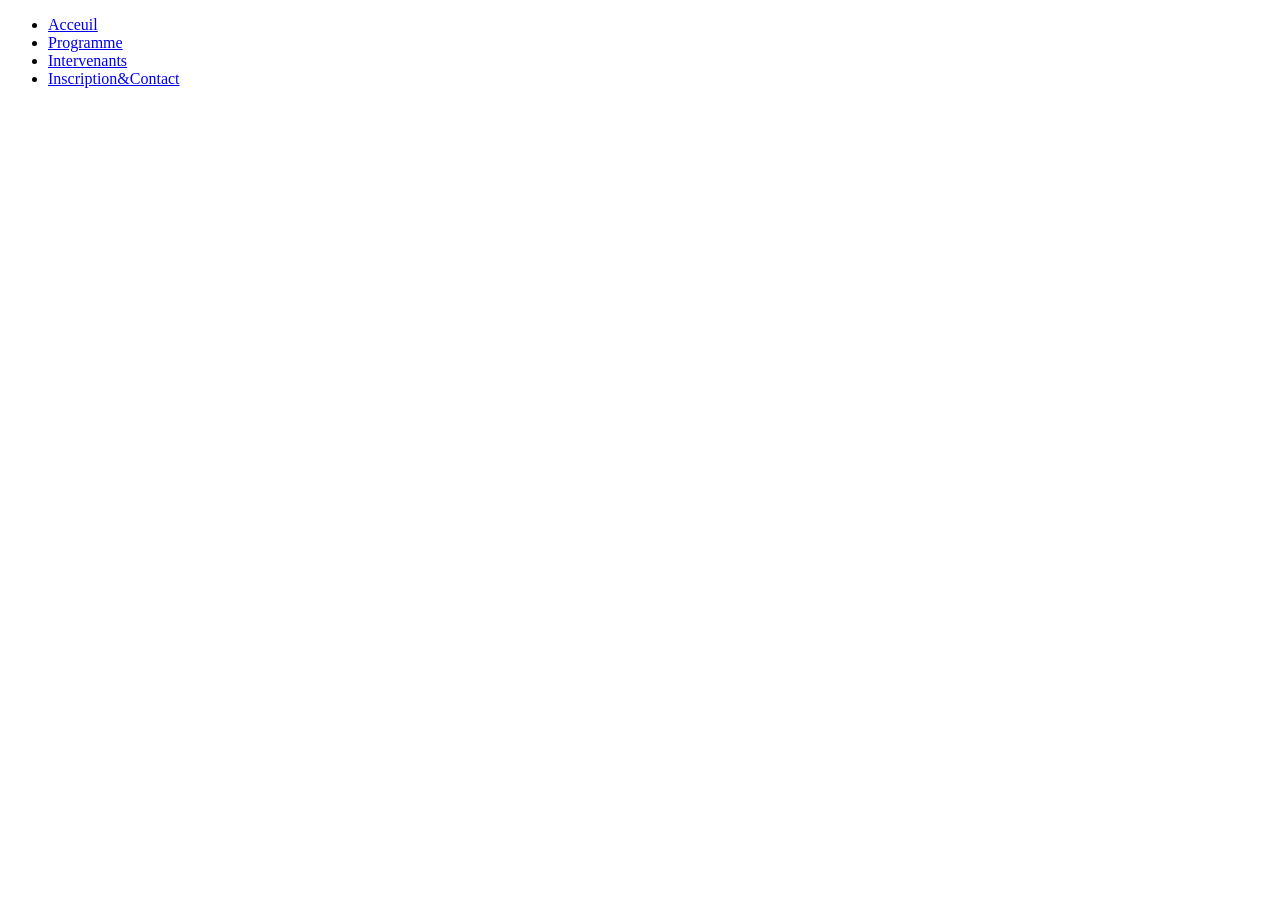
==== contact.html @ 0eaa59a3 "Initialisation du projet AfriConect Summit" ====
<!DOCTYPE html>
<html lang="en">
<head>
    <meta charset="UTF-8">
    <meta name="viewport" content="width=device-width, initial-scale=1.0">
    <title>Document</title>
</head>
<body>
    <div>
    <ul>
        <li>
            <a href="index.html">Acceuil</a>
        </li>
        <li>
            <a href="programme.html">Programme</a>
        </li>
        <li>
            <a href="intervenants.html">Intervenants</a>
        </li>
        <li>
            <a href="contact.html">Inscription&Contact</a>
        </li>
    </ul>
  </div>
</body>
</html>
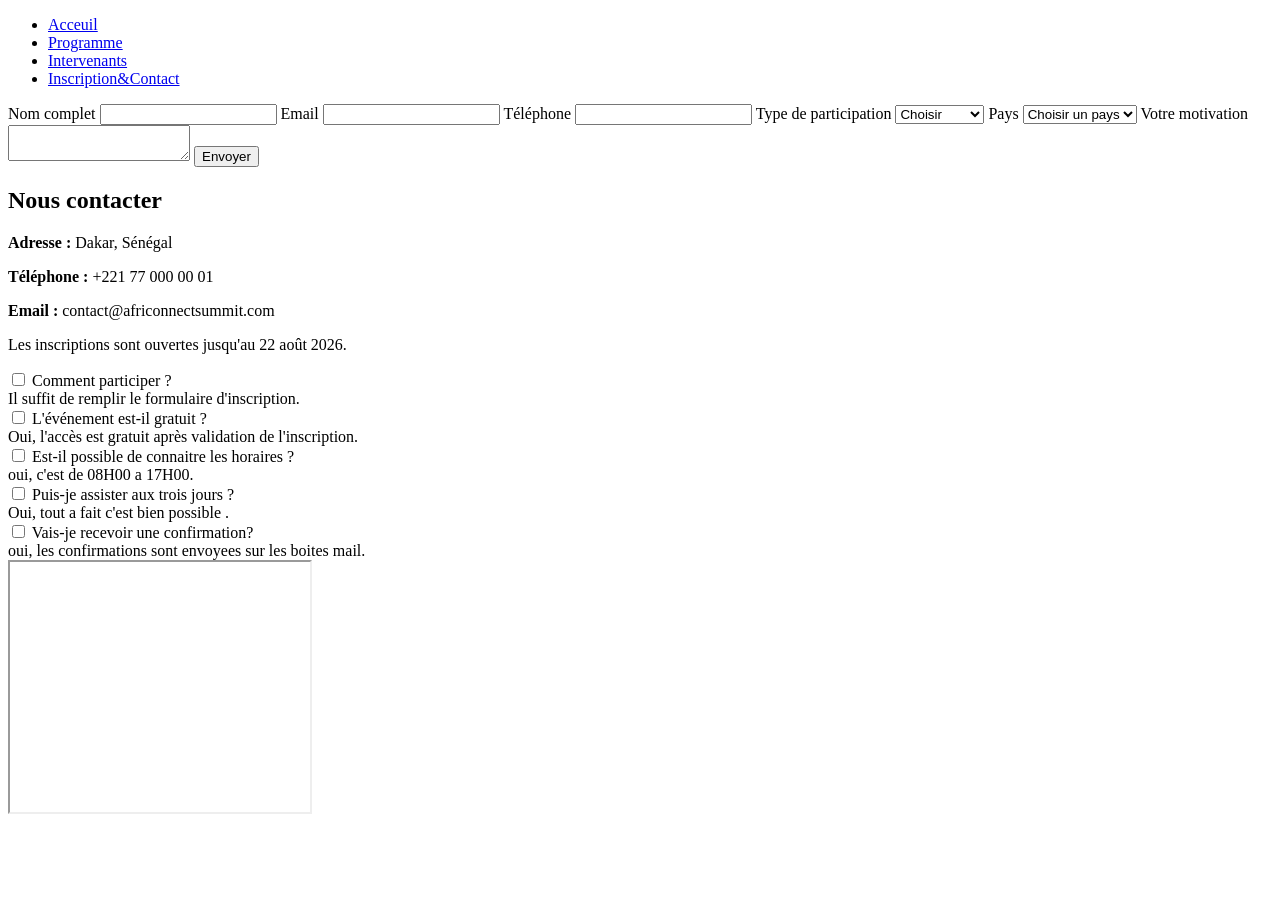
==== commit 60d0d908: "stucture de toutes les pages html" ====
--- a/contact.html
+++ b/contact.html
@@ -3,6 +3,8 @@
 <head>
     <meta charset="UTF-8">
     <meta name="viewport" content="width=device-width, initial-scale=1.0">
+    <link rel="stylesheet" href="css/style.css">
+     <link rel="stylesheet" href="https://cdn.jsdelivr.net/npm/bootstrap-icons@1.11.3/font/bootstrap-icons.min.css">
     <title>Document</title>
 </head>
 <body>
@@ -22,5 +24,152 @@
         </li>
     </ul>
   </div>
+<form id="formulaire">
+
+    <label>Nom complet</label>
+    <input type="text" id="nom">
+
+    <small class="erreur"></small>
+
+    <label>Email</label>
+    <input type="email" id="email">
+
+    <small class="erreur"></small>
+
+    <label>Téléphone</label>
+    <input type="tel" id="telephone">
+
+    <small class="erreur"></small>
+
+    <label>Type de participation</label>
+
+    <select id="type">
+
+        <option>Choisir</option>
+        <option>Participant</option>
+        <option>Intervenant</option>
+        <option>Sponsor</option>
+
+    </select>
+
+    <small class="erreur"></small>
+
+    <label>Pays</label>
+
+    <select id="pays">
+
+        <option>Choisir un pays</option>
+
+        <option>Sénégal</option>
+        <option>Mali</option>
+        <option>Gambie</option>
+        <option>Ghana</option>
+        <option>Maroc</option>
+        <option>Nigeria</option>
+        <option>Kenya</option>
+        <option>Tunisie</option>
+        <option>Cameroun</option>
+        <option>Côte d'Ivoire</option>
+
+    </select>
+
+    <small class="erreur"></small>
+
+    <label>Votre motivation</label>
+
+    <textarea id="message"></textarea>
+
+    <small class="erreur"></small>
+
+    <button type="submit">
+
+        Envoyer
+
+    </button>
+
+</form>
+<h2>Nous contacter</h2>
+
+<p><strong>Adresse :</strong> Dakar, Sénégal</p>
+
+<p><strong>Téléphone :</strong> +221 77 000 00 01</p>
+
+<p><strong>Email :</strong> contact@africonnectsummit.com</p>
+
+<p>
+Les inscriptions sont ouvertes jusqu'au
+22 août 2026.
+</p>
+  <div class="question">
+
+    <input type="checkbox" id="q1">
+
+    <label for="q1">
+        Comment participer ?
+    </label>
+
+    <div class="reponse">
+        Il suffit de remplir le formulaire d'inscription.
+    </div>
+
+</div>
+<div class="question">
+
+    <input type="checkbox" id="q2">
+
+    <label for="q2">
+        L'événement est-il gratuit ?
+    </label>
+
+    <div class="reponse">
+        Oui, l'accès est gratuit après validation de l'inscription.
+    </div>
+
+</div>
+<div class="question">
+
+    <input type="checkbox" id="q3">
+
+    <label for="q3">
+        Est-il possible de connaitre les horaires ?
+    </label>
+
+    <div class="reponse">
+        oui, c'est de 08H00 a 17H00.
+    </div>
+    <div class="question">
+
+    <input type="checkbox" id="q4">
+
+    <label for="q4">
+        Puis-je assister aux trois jours ?
+    </label>
+
+    <div class="reponse">
+        Oui, tout a fait c'est bien possible .
+    </div>
+
+</div>
+<div class="question">
+
+    <input type="checkbox" id="q5">
+
+    <label for="q5">
+         Vais-je recevoir une confirmation?
+    </label>
+
+    <div class="reponse">
+        oui, les confirmations sont envoyees sur les boites mail.
+    </div>
+
+</div>
+<iframe
+    src="https://www.google.com/maps/embed?pb=!1m18!1m12!1m3!1d61744.444567618295!2d-17.50702465794345!3d14.711020811709197!2m3!1f0!2f0!3f0!3m2!1i1024!2i768!4f13.1!3m3!1m2!1s0xec172f5b3c5bb71%3A0xb17c17d92d5db21f!2sDakar!5e0!3m2!1sfr!2ssn!4v1781362316035!5m2!1sfr!2ssn"
+    class="map-frame"
+    height="250"
+    loading="lazy"
+    allowfullscreen>
+</iframe>
+  <script src="JS/main.js"></script>
 </body>
 </html>
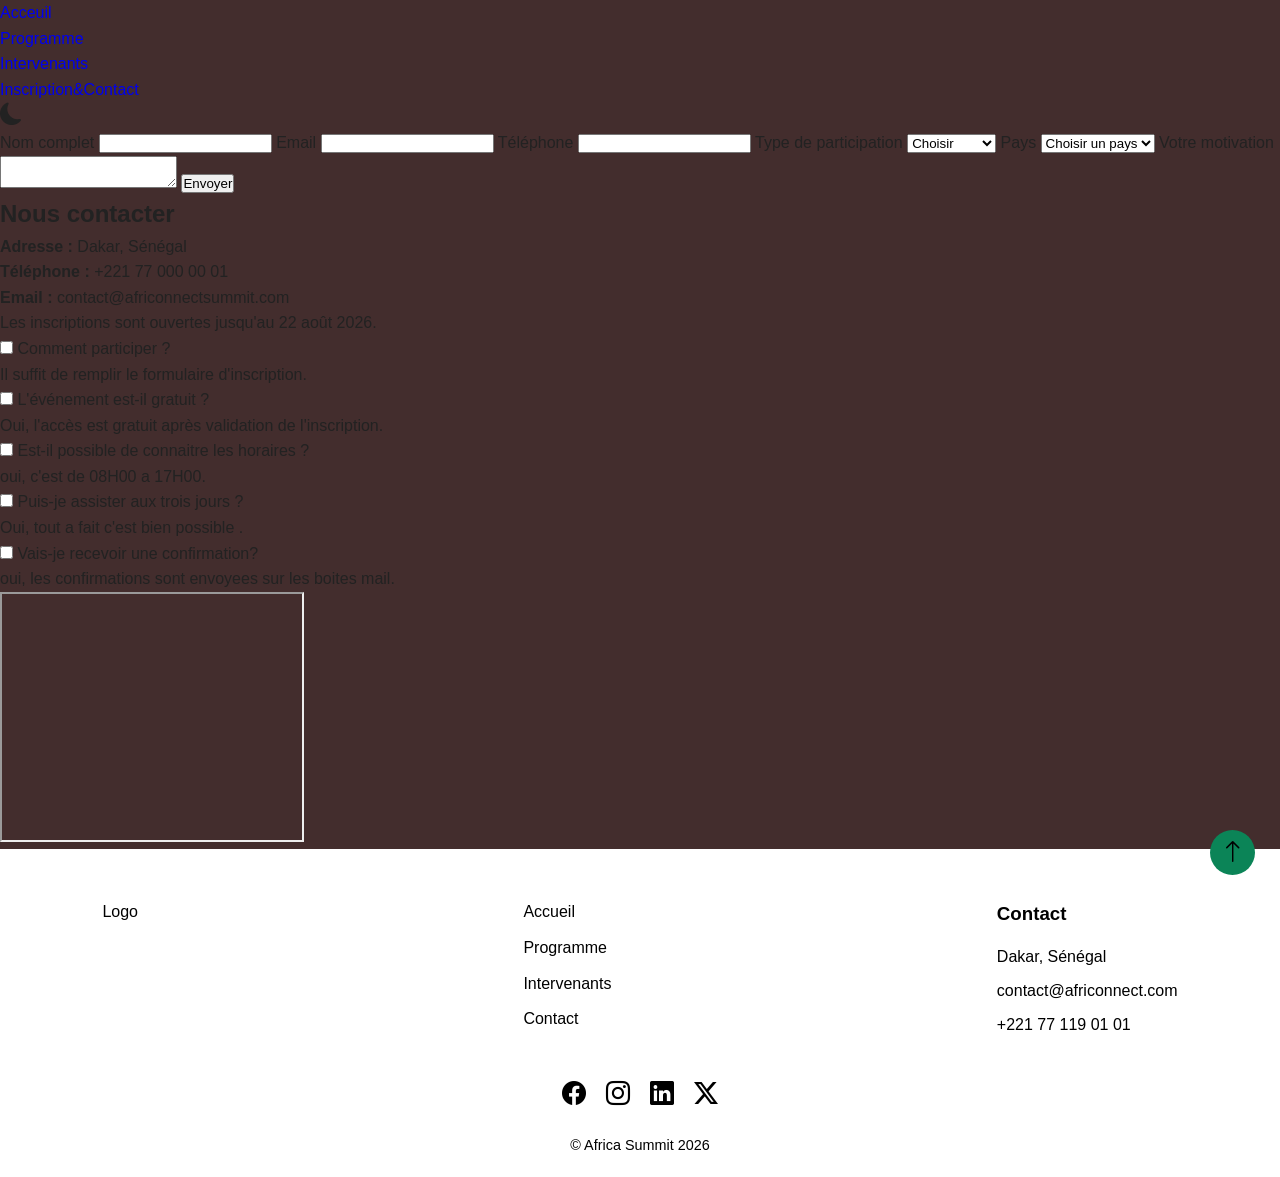
==== commit a1f37b2f: "Ajout du style css des sections Accueil" ====
--- a/contact.html
+++ b/contact.html
@@ -23,6 +23,9 @@
             <a href="contact.html">Inscription&Contact</a>
         </li>
     </ul>
+    <button id="theme-toggle">
+        <i class="bi bi-moon-fill"></i>
+    </button>
   </div>
 <form id="formulaire">
 
@@ -170,6 +173,52 @@
     loading="lazy"
     allowfullscreen>
 </iframe>
+<footer>
+
+<div class="footer-container">
+
+<div>
+Logo
+
+</div>
+
+<div>
+
+<ul>
+    <li><a href="index.html">Accueil</a></li>
+    <li><a href="programme.html">Programme</a></li>
+    <li><a href="intervenants.html">Intervenants</a></li>
+    <li><a href="contact.html">Contact</a></li>
+</ul>
+
+</div>
+
+<div>
+<h3>Contact</h3>
+
+<p>Dakar, Sénégal</p>
+
+<p>contact@africonnect.com</p>
+
+<p>+221 77 119 01 01</p>
+
+</div>
+
+</div>
+<div class="reseaux">
+<i class="bi bi-facebook"></i>
+
+<i class="bi bi-instagram"></i>
+
+<i class="bi bi-linkedin"></i>
+
+<i class="bi bi-twitter-x"></i>
+<button id="haut">
+    <i class="bi bi-arrow-up"></i>
+</button>
+</div>
+<p>© <span id="year"></span> Africa Summit 2026</p>
+</footer>
   <script src="JS/main.js"></script>
 </body>
 </html>
--- a/css/style.css
+++ b/css/style.css
@@ -0,0 +1,534 @@
+/*==========================
+RESET navbar
+==========================*/
+
+*{
+    margin: 0;
+    padding: 0;
+    box-sizing: border-box;
+}
+
+body{
+    font-family: Arial, Helvetica, sans-serif;
+    line-height: 1.6;
+    background: rgb(67, 45, 45);
+    color: #222;
+}
+
+img{
+    max-width: 100%;
+    display: block;
+}
+
+a{
+    text-decoration: none;
+}
+
+ul{
+    list-style: none;
+}
+
+/*==========================
+VARIABLES
+==========================*/
+
+:root{
+    --couleur-principale:#0b8457;
+    --couleur-secondaire:#f8b400;
+    --blanc:#ffffff;
+    --noir:#222222;
+    --gris:#f4f4f4;
+}
+
+/*==========================
+NAVBAR
+==========================*/
+
+nav{
+    position: fixed;
+    top: 0;
+    left: 0;
+    width: 100%;
+    background: var(--blanc);
+    display: flex;
+    justify-content: space-between;
+    align-items: center;
+    padding: 15px 60px;
+    box-shadow: 0 2px 10px rgba(0,0,0,.1);
+    z-index: 1000;
+}
+
+/* Logo */
+
+.logo a{
+    display: flex;
+    align-items: center;
+    gap: 10px;
+    color: var(--noir);
+    font-size: 1.3rem;
+    font-weight: bold;
+}
+
+.logo img{
+    width: 55px;
+    height: 55px;
+    border-radius: 50%;
+}
+
+/* Liens */
+
+nav ul{
+    display: flex;
+    gap: 30px;
+}
+
+nav ul li a{
+    color: var(--noir);
+    font-weight: 600;
+    transition: .3s;
+}
+
+nav ul li a:hover{
+    color: var(--couleur-principale);
+}
+
+/* Bouton Dark/Light */
+
+#theme-toggle{
+    background: none;
+    border: none;
+    font-size: 1.4rem;
+    cursor: pointer;
+    color: var(--noir);
+}
+
+/* Menu hamburger */
+
+.menu-toggle{
+    display: none;
+    background: none;
+    border: none;
+    font-size: 2rem;
+    cursor: pointer;
+}
+
+
+/*==========================
+HERO
+==========================*/
+
+.hero{
+    min-height: 100vh;
+    background: linear-gradient(rgba(0,0,0,.6), rgba(0,0,0,.6)),
+    url("../images/hero.jpg.jpg");
+    background-size: cover;
+    background-position: center;
+    background-repeat: no-repeat;
+
+    display: flex;
+    flex-direction: column;
+    justify-content: center;
+    align-items: center;
+
+    text-align: center;
+    color: var(--blanc);
+
+    padding: 100px 20px;
+}
+
+.hero h1{
+    font-size: 3.5rem;
+    margin-bottom: 20px;
+}
+
+.hero p{
+    font-size: 1.3rem;
+    margin-bottom: 30px;
+}
+
+.hero-btn{
+    display: flex;
+    gap: 20px;
+    margin-bottom: 40px;
+}
+/*==========================
+BOUTONS
+==========================*/
+
+.btn,
+.btn1{
+    display: inline-block;
+    padding: 12px 30px;
+    border-radius: 30px;
+    font-weight: bold;
+    transition: .3s;
+}
+
+
+/* Bouton programme */
+
+.btn{
+    background: var(--couleur-principale);
+    color: white;
+}
+
+
+/* Bouton inscription */
+
+.btn1{
+    background: var(--couleur-secondaire);
+    color: black;
+}
+
+
+.btn:hover,
+.btn1:hover{
+    transform: translateY(-5px);
+    opacity: .85;
+}
+
+/*==========================
+COMPTE A REBOURS
+==========================*/
+
+.rebours{
+    display: flex;
+    justify-content: center;
+    gap: 25px;
+    margin-top: 40px;
+    flex-wrap: wrap;
+}
+
+.rebours div{
+    background: rgba(255,255,255,0.15);
+    backdrop-filter: blur(5px);
+    padding: 20px;
+    border-radius: 15px;
+    min-width: 110px;
+}
+
+.rebours span{
+    display: block;
+    font-size: 2.5rem;
+    font-weight: bold;
+    color: var(--couleur-secondaire);
+}
+
+.rebours p{
+    margin-top: 5px;
+    font-size: 1rem;
+    color: white;
+}
+
+/*==========================
+CHIFFRES CLES
+==========================*/
+
+.chiffres{
+    display: grid;
+    grid-template-columns: repeat(4, 1fr);
+    gap: 30px;
+    padding: 80px 8%;
+    background: var(--gris);
+}
+
+.chiffre{
+    background: white;
+    padding: 35px 20px;
+    text-align: center;
+    border-radius: 15px;
+    box-shadow: 0 5px 15px rgba(0,0,0,.1);
+    transition: .3s;
+}
+
+.chiffre:hover{
+    transform: translateY(-10px);
+}
+
+.chiffre h2{
+    font-size: 2.5rem;
+    color: var(--couleur-principale);
+    margin-bottom: 10px;
+}
+
+.chiffre p{
+    font-size: 1.1rem;
+    font-weight: bold;
+}
+/*==========================
+POURQUOI PARTICIPER
+==========================*/
+
+.pourquoi{
+    padding: 80px 8%;
+    text-align: center;
+}
+
+.pourquoi h2{
+    font-size: 2.5rem;
+    margin-bottom: 50px;
+    color: var(--noir);
+}
+
+.contenu{
+    display: flex;
+    justify-content: center;
+    gap: 30px;
+}
+
+.carte{
+    background: white;
+    padding: 35px 25px;
+    border-radius: 15px;
+    box-shadow: 0 5px 15px rgba(0,0,0,.1);
+    flex: 1;
+    transition: .3s;
+}
+
+.carte:hover{
+    transform: translateY(-10px);
+}
+
+.carte i{
+    font-size: 3rem;
+    color: var(--couleur-principale);
+    margin-bottom: 20px;
+}
+
+.carte h3{
+    font-size: 1.5rem;
+    margin-bottom: 15px;
+}
+
+.carte p{
+    color: #555;
+}
+
+/*==========================
+INTERVENANTS VEDETTES
+==========================*/
+
+.vedettes{
+    padding: 80px 8%;
+    text-align: center;
+    background: var(--gris);
+}
+
+.vedettes h2{
+    font-size: 2.5rem;
+    margin-bottom: 50px;
+}
+
+/* Grille des intervenants */
+
+.intervenants{
+    display: grid;
+    grid-template-columns: repeat(4, 1fr);
+    gap: 30px;
+    margin-bottom: 40px;
+}
+
+.intervenant{
+    background: white;
+    border-radius: 15px;
+    overflow: hidden;
+    box-shadow: 0 5px 15px rgba(0,0,0,.1);
+    transition: .3s;
+}
+
+.intervenant:hover{
+    transform: translateY(-10px);
+}
+
+/* Images */
+
+.intervenant img{
+    width: 100%;
+    height: 250px;
+    object-fit: cover;
+}
+
+.intervenant h3{
+    margin-top: 20px;
+    font-size: 1.3rem;
+}
+
+.intervenant p{
+    color: #555;
+    margin: 10px 0;
+}
+
+.intervenant span{
+    display: inline-block;
+    margin-bottom: 20px;
+    color: var(--couleur-principale);
+    font-weight: bold;
+}
+
+/*==========================
+SPONSORS
+==========================*/
+
+.sponsors{
+    padding: 80px 8%;
+    text-align: center;
+}
+
+.sponsors h2{
+    font-size: 2.5rem;
+    margin-bottom: 50px;
+}
+
+.sponsor{
+    display: flex;
+    justify-content: center;
+    align-items: center;
+    gap: 30px;
+}
+
+/* Cartes sponsors */
+
+.or,
+.argent,
+.bronze{
+    width: 250px;
+    border-radius: 15px;
+    display: flex;
+    justify-content: center;
+    align-items: center;
+    font-weight: bold;
+    box-shadow: 0 5px 15px rgba(0,0,0,.15);
+    transition: .3s;
+}
+
+/* Différence de taille selon le niveau */
+
+.or{
+    height: 200px;
+    background: #d4af37;
+    font-size: 1.5rem;
+}
+
+.argent{
+    height: 160px;
+    background: #c0c0c0;
+    font-size: 1.3rem;
+}
+
+.bronze{
+    height: 130px;
+    background: #cd7f32;
+    font-size: 1.1rem;
+}
+
+.or:hover,
+.argent:hover,
+.bronze:hover{
+    transform: translateY(-10px);
+}
+
+/*==========================
+FOOTER
+==========================*/
+
+footer{
+    background: white;
+    color: black;
+    padding: 50px 8% 20px;
+    position: relative;
+}
+
+.footer-container{
+    display: flex;
+    justify-content: space-between;
+    gap: 40px;
+    margin-bottom: 30px;
+}
+
+/* Logo footer */
+
+.footer-logo img{
+    width: 80px;
+    height: 80px;
+    border-radius: 50%;
+    margin-bottom: 15px;
+}
+
+.footer-logo p{
+    font-weight: bold;
+}
+
+/* Liens */
+
+.footer-container ul li{
+    margin-bottom: 10px;
+}
+
+.footer-container ul li a{
+    color: black;
+    transition: .3s;
+}
+
+.footer-container ul li a:hover{
+    color: var(--couleur-secondaire);
+}
+
+/* Contact */
+
+.footer-container h3{
+    margin-bottom: 15px;
+}
+
+.footer-container p{
+    margin-bottom: 8px;
+}
+
+/* Réseaux sociaux */
+
+.reseaux{
+    display: flex;
+    justify-content: center;
+    gap: 20px;
+    margin-bottom: 20px;
+}
+
+.reseaux i{
+    font-size: 1.5rem;
+    cursor: pointer;
+    transition: .3s;
+}
+
+.reseaux i:hover{
+    color: var(--couleur-secondaire);
+}
+
+/* Copyright */
+
+footer > p{
+    text-align: center;
+    font-size: .9rem;
+}
+
+/* Bouton retour en haut */
+
+#haut{
+    position: fixed;
+    right: 25px;
+    bottom: 25px;
+
+    width: 45px;
+    height: 45px;
+
+    border-radius: 50%;
+    border: none;
+
+    background: var(--couleur-principale);
+    color: black;
+
+    font-size: 1.3rem;
+    cursor: pointer;
+}
+
+#haut:hover{
+    background: var(--couleur-secondaire);
+}
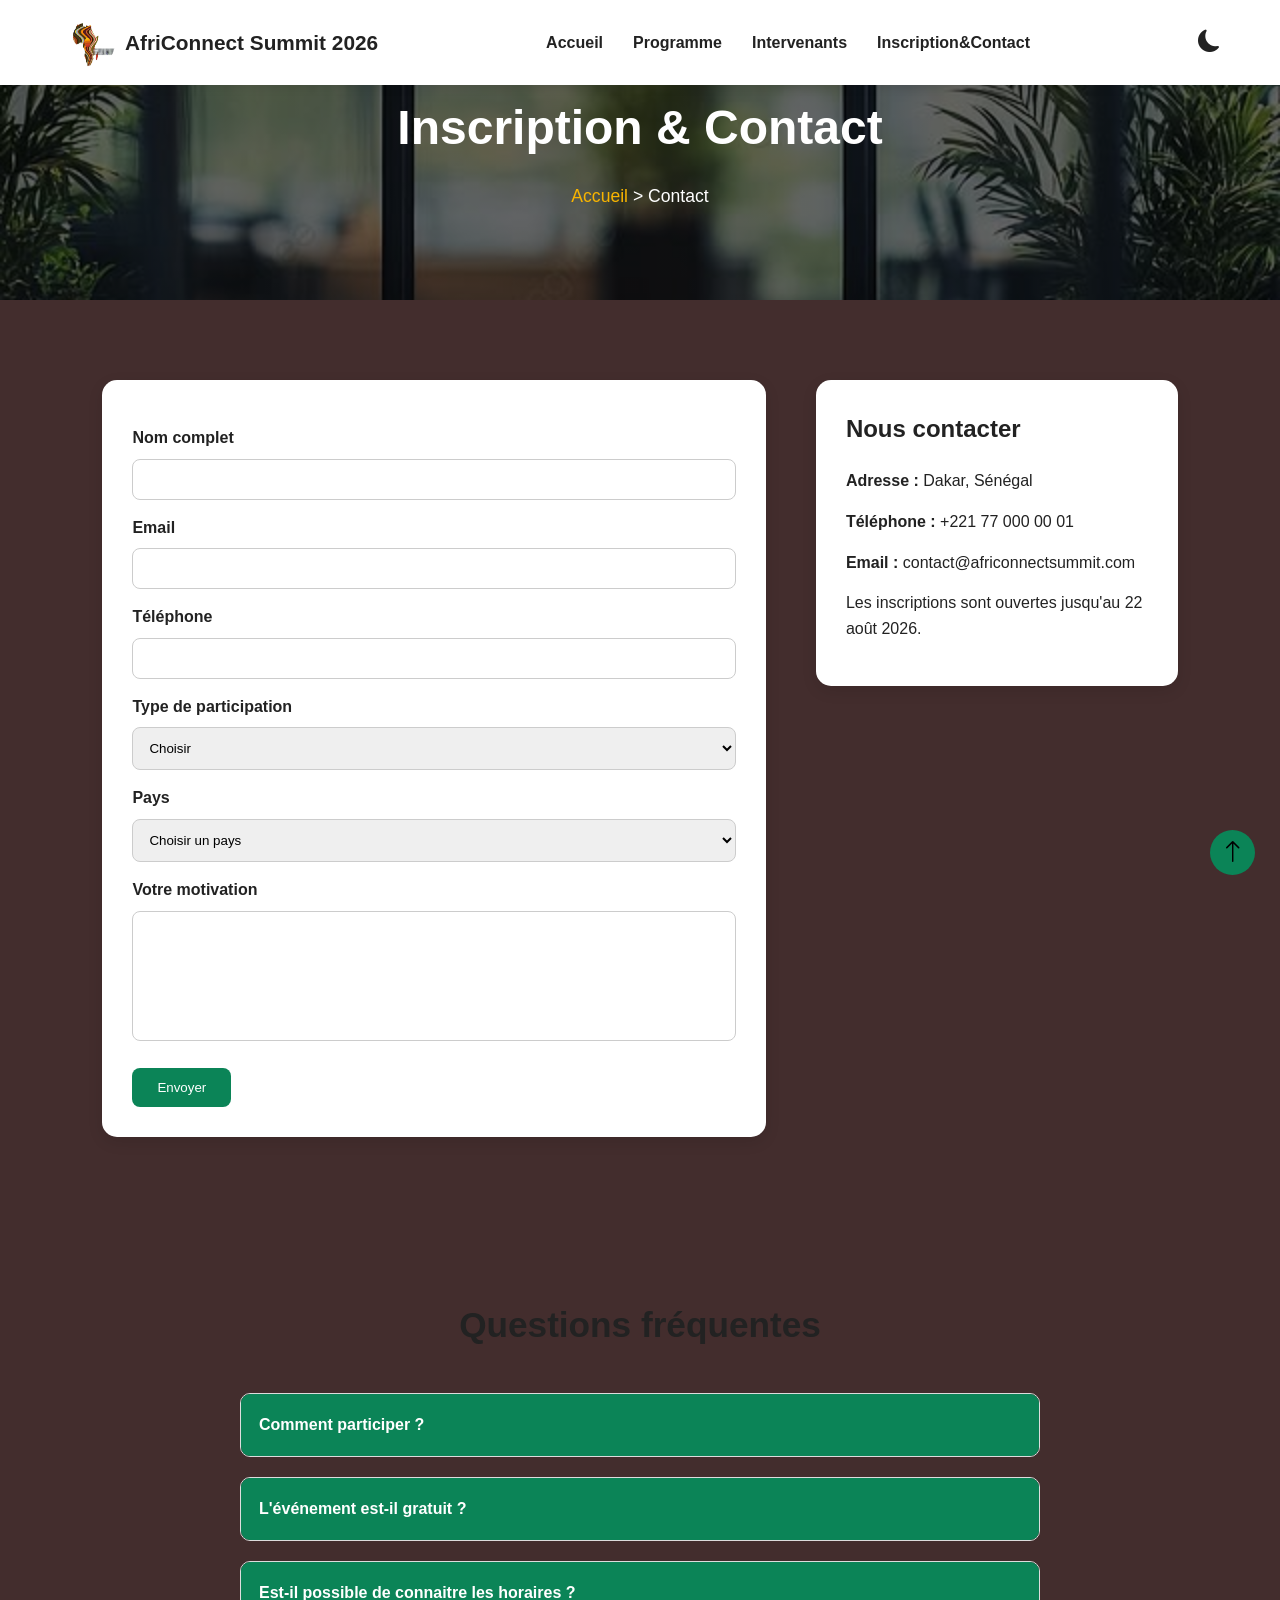
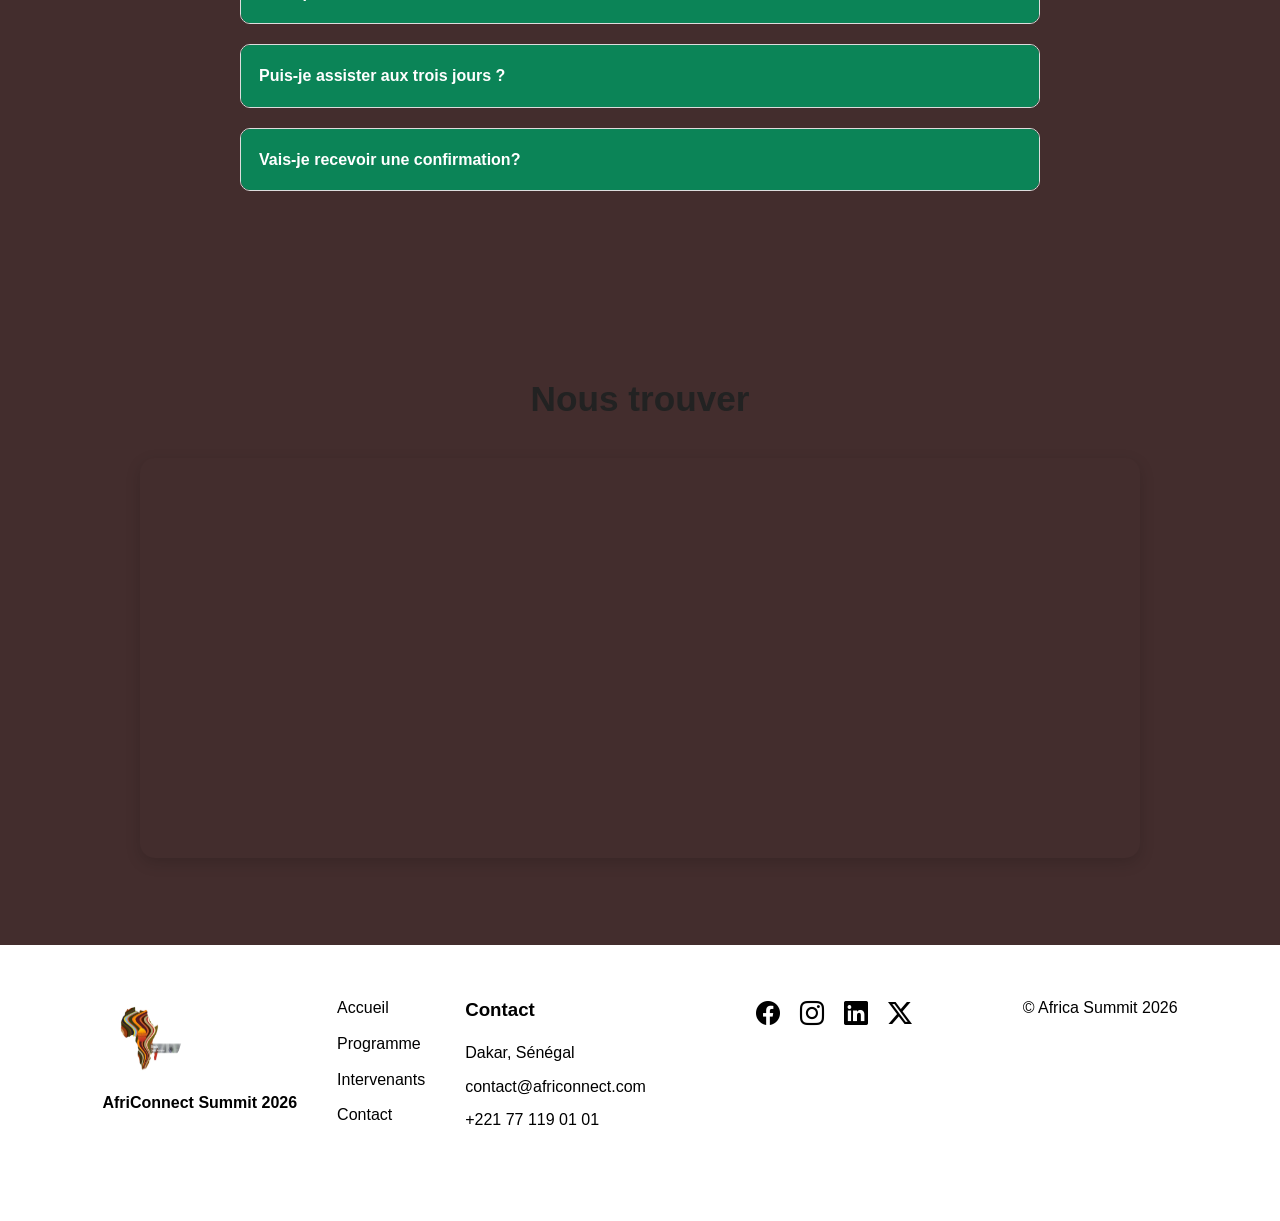
==== commit 4380e047: "Ajout du css de la page contact" ====
--- a/contact.html
+++ b/contact.html
@@ -1,17 +1,26 @@
 <!DOCTYPE html>
-<html lang="en">
+<html lang="fr">
 <head>
     <meta charset="UTF-8">
     <meta name="viewport" content="width=device-width, initial-scale=1.0">
     <link rel="stylesheet" href="css/style.css">
      <link rel="stylesheet" href="https://cdn.jsdelivr.net/npm/bootstrap-icons@1.11.3/font/bootstrap-icons.min.css">
-    <title>Document</title>
+    <title>Inscription et contact</title>
 </head>
 <body>
-    <div>
+    <nav>
+         <div class="logo">
+    <a href="index.html">
+        <img src="images/logo summit.jpg.jpg" alt="Logo AfriConnect Summit">
+        <span>AfriConnect Summit 2026</span>
+    </a>
+</div>
+         <button class="menu-toggle">
+        <i class="bi bi-list"></i>
+    </button>
     <ul>
         <li>
-            <a href="index.html">Acceuil</a>
+            <a href="index.html">Accueil</a>
         </li>
         <li>
             <a href="programme.html">Programme</a>
@@ -23,10 +32,21 @@
             <a href="contact.html">Inscription&Contact</a>
         </li>
     </ul>
-    <button id="theme-toggle">
+     <button id="theme-toggle">
         <i class="bi bi-moon-fill"></i>
     </button>
-  </div>
+  </nav>
+  <section class="hero-interne">
+
+    <h1>Inscription & Contact</h1>
+
+    <p>
+        <a href="index.html">Accueil</a> >
+        Contact
+    </p>
+
+</section>
+  <section class="contact-container">
 <form id="formulaire">
 
     <label>Nom complet</label>
@@ -91,6 +111,7 @@
     </button>
 
 </form>
+  <div class="infos-contact">
 <h2>Nous contacter</h2>
 
 <p><strong>Adresse :</strong> Dakar, Sénégal</p>
@@ -103,6 +124,10 @@
 Les inscriptions sont ouvertes jusqu'au
 22 août 2026.
 </p>
+</div>
+</section>
+<section class="faq">
+    <h2>Questions fréquentes</h2>
   <div class="question">
 
     <input type="checkbox" id="q1">
@@ -140,6 +165,7 @@
     <div class="reponse">
         oui, c'est de 08H00 a 17H00.
     </div>
+ </div>
     <div class="question">
 
     <input type="checkbox" id="q4">
@@ -166,6 +192,9 @@
     </div>
 
 </div>
+</section>
+<section class="map">
+    <h2>Nous trouver</h2>
 <iframe
     src="https://www.google.com/maps/embed?pb=!1m18!1m12!1m3!1d61744.444567618295!2d-17.50702465794345!3d14.711020811709197!2m3!1f0!2f0!3f0!3m2!1i1024!2i768!4f13.1!3m3!1m2!1s0xec172f5b3c5bb71%3A0xb17c17d92d5db21f!2sDakar!5e0!3m2!1sfr!2ssn!4v1781362316035!5m2!1sfr!2ssn"
     class="map-frame"
@@ -173,13 +202,15 @@
     loading="lazy"
     allowfullscreen>
 </iframe>
+</section>
 <footer>
 
 <div class="footer-container">
 
-<div>
-Logo
-
+<div class="footer-container">
+<div class="footer-logo">
+    <img src="images/logo summit.jpg.jpg" alt="Logo">
+    <p>AfriConnect Summit 2026</p>
 </div>
 
 <div>
--- a/css/style.css
+++ b/css/style.css
@@ -531,4 +531,217 @@
 
 #haut:hover{
     background: var(--couleur-secondaire);
+}
+
+
+/*==========================
+HERO INTERNE
+==========================*/
+
+.hero-interne{
+    background: linear-gradient(rgba(0,0,0,.6), rgba(0,0,0,.6)),
+    url("../images/hero.jpg.jpg") center/cover no-repeat;
+
+    height: 300px;
+
+    display: flex;
+    flex-direction: column;
+    justify-content: center;
+    align-items: center;
+
+    text-align: center;
+    color: white;
+}
+
+.hero-interne h1{
+    font-size: 3rem;
+    margin-bottom: 15px;
+}
+
+.hero-interne p{
+    font-size: 1.1rem;
+}
+
+.hero-interne a{
+    color: var(--couleur-secondaire);
+}
+
+
+/*==========================
+CONTACT
+==========================*/
+
+.contact-container{
+    display: flex;
+    justify-content: space-between;
+    gap: 50px;
+    padding: 80px 8%;
+    align-items: flex-start;
+}
+
+/* Formulaire */
+
+#formulaire{
+    flex: 2;
+    background: white;
+    padding: 30px;
+    border-radius: 15px;
+    box-shadow: 0 5px 15px rgba(0,0,0,.1);
+}
+
+#formulaire label{
+    display: block;
+    margin-top: 15px;
+    margin-bottom: 8px;
+    font-weight: bold;
+}
+
+#formulaire input,
+#formulaire select,
+#formulaire textarea{
+    width: 100%;
+    padding: 12px;
+    border: 1px solid #ccc;
+    border-radius: 8px;
+    outline: none;
+}
+
+#formulaire textarea{
+    resize: none;
+    height: 130px;
+}
+
+#formulaire button{
+    margin-top: 20px;
+    padding: 12px 25px;
+    border: none;
+    border-radius: 8px;
+    background: var(--couleur-principale);
+    color: white;
+    cursor: pointer;
+    transition: .3s;
+}
+
+#formulaire button:hover{
+    background: var(--couleur-secondaire);
+}
+
+/* Informations */
+
+.infos-contact{
+    flex: 1;
+    background: white;
+    padding: 30px;
+    border-radius: 15px;
+    box-shadow: 0 5px 15px rgba(0,0,0,.1);
+}
+
+.infos-contact h2{
+    margin-bottom: 20px;
+}
+
+.infos-contact p{
+    margin-bottom: 15px;
+    line-height: 1.6;
+}
+
+/* Messages d'erreur */
+
+.erreur{
+    color: red;
+    font-size: .85rem;
+}
+
+/*==========================
+FAQ
+==========================*/
+
+.faq{
+    padding: 80px 8%;
+}
+
+.faq h2{
+    text-align: center;
+    margin-bottom: 40px;
+    font-size: 2.2rem;
+}
+
+.question{
+    max-width: 800px;
+    margin: 20px auto;
+    border: 1px solid #ddd;
+    border-radius: 10px;
+    overflow: hidden;
+    background: white;
+}
+
+.question input{
+    display: none;
+}
+
+.question label{
+    display: block;
+    padding: 18px;
+    font-weight: bold;
+    cursor: pointer;
+    background: var(--couleur-principale);
+    color: white;
+}
+
+.reponse{
+    max-height: 0;
+    overflow: hidden;
+    padding: 0 18px;
+    transition: max-height .4s ease, padding .4s ease;
+}
+
+.question input:checked ~ .reponse{
+    max-height: 200px;
+    padding: 18px;
+}
+
+/*==========================
+GOOGLE MAPS
+==========================*/
+
+.map{
+    padding: 80px 8%;
+    text-align: center;
+}
+
+.map h2{
+    font-size: 2.2rem;
+    margin-bottom: 30px;
+}
+
+.map-frame{
+    width: 100%;
+    max-width: 1000px;
+    height: 400px;
+    border: none;
+    border-radius: 15px;
+    box-shadow: 0 5px 15px rgba(0,0,0,.15);
+}
+/*==========================
+RESPONSIVE CONTACT
+==========================*/
+
+@media (max-width: 768px){
+
+    .contact-container{
+        flex-direction: column;
+    }
+
+    #formulaire,
+    .infos-contact{
+        width: 100%;
+    }
+
+    .hero-interne h1{
+        font-size: 2rem;
+    }
+
+    .map-frame{
+        height: 300px;
+    }
 }
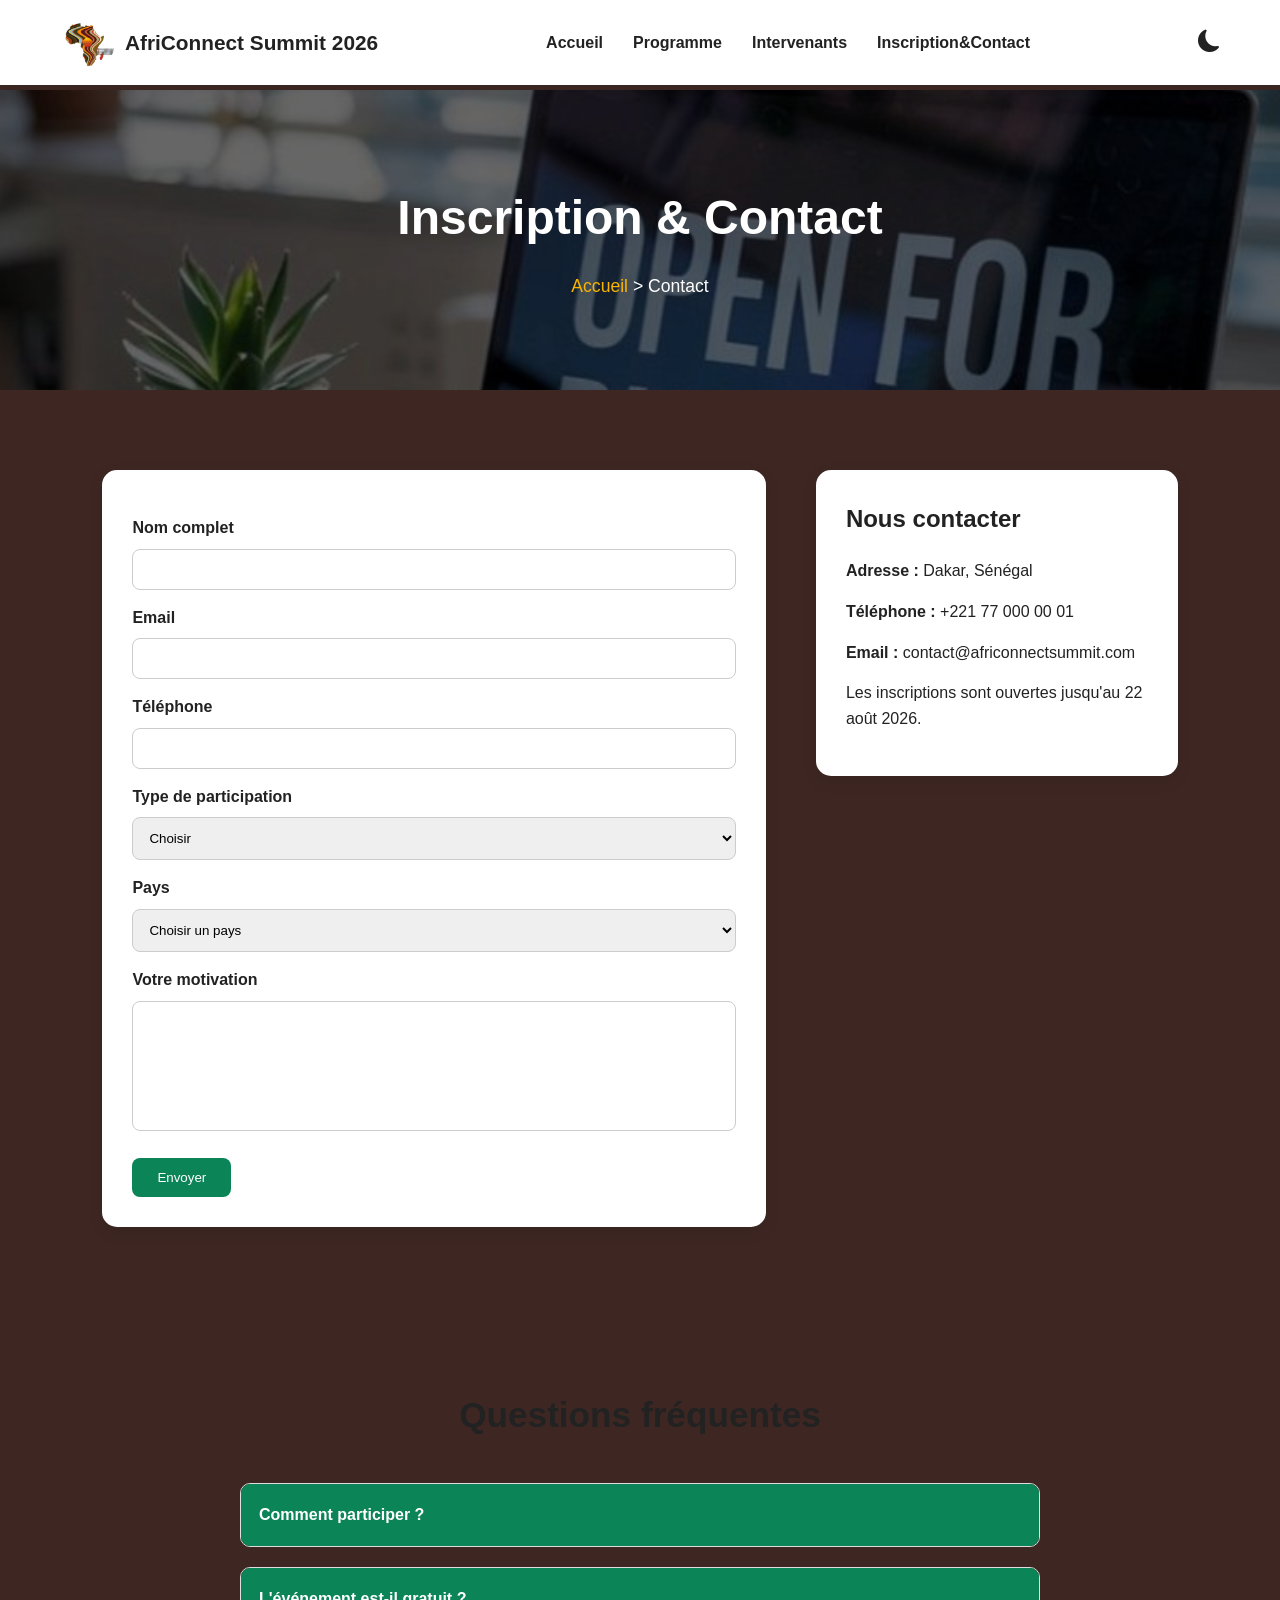
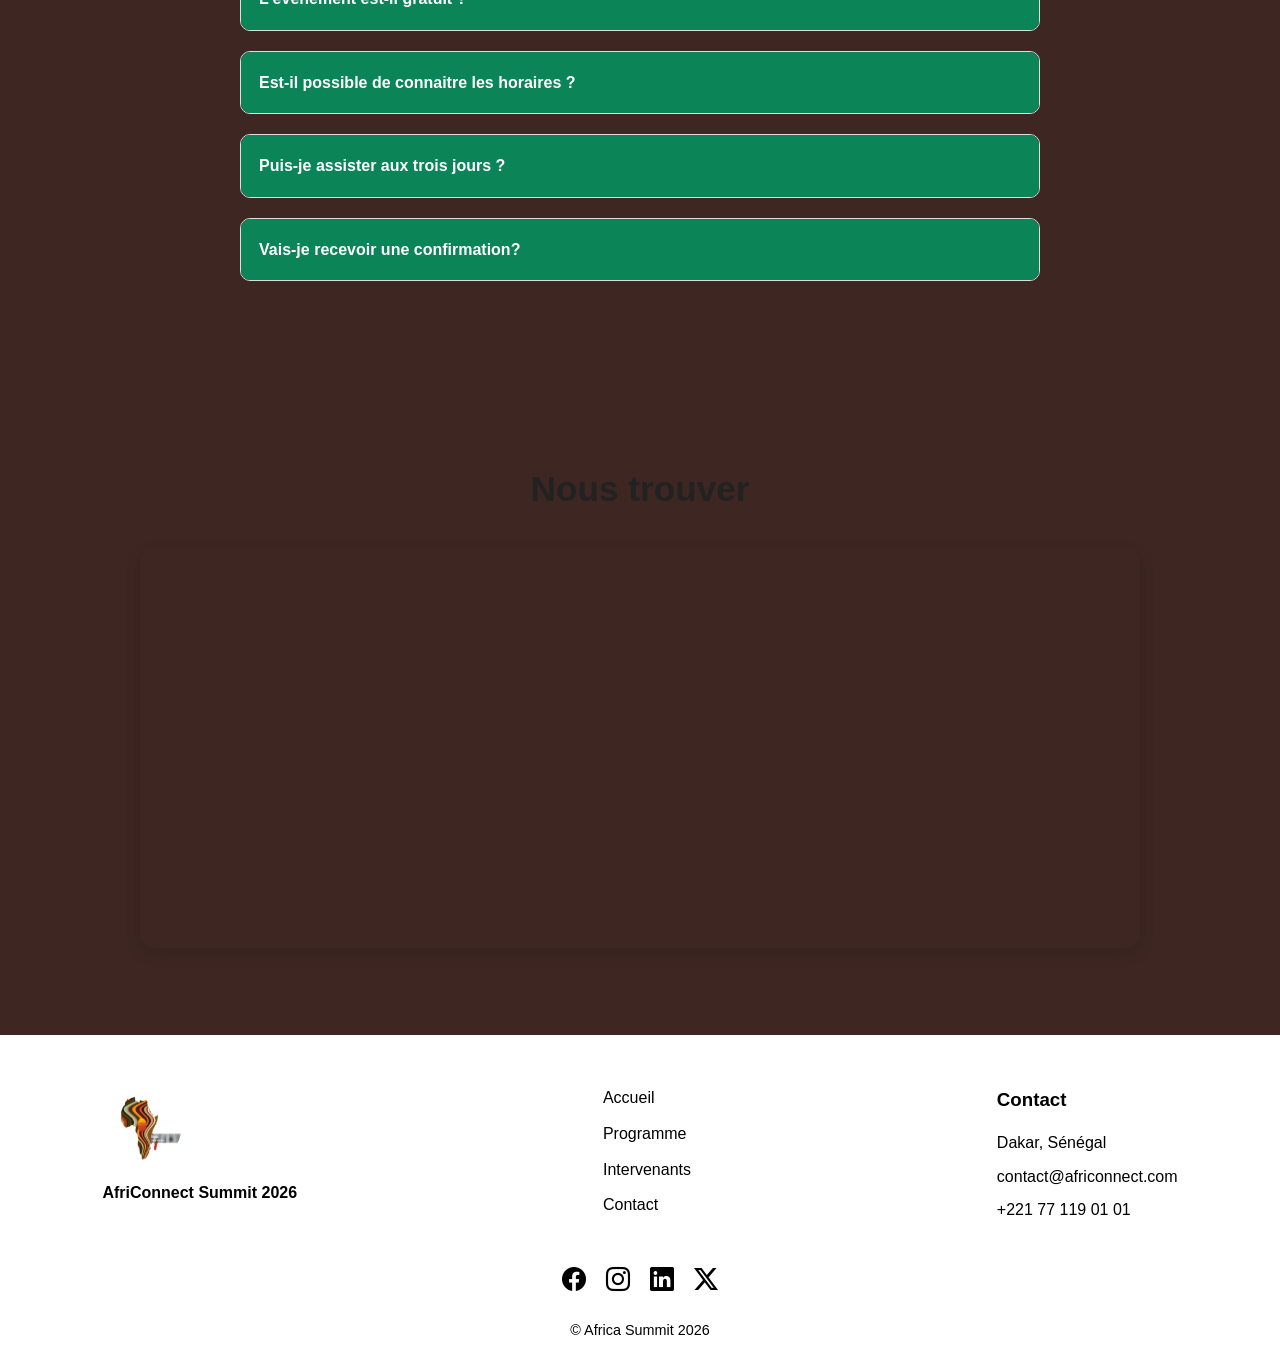
==== commit 8c468e1a: "javaScript de toutes les pages" ====
--- a/contact.html
+++ b/contact.html
@@ -46,7 +46,7 @@
     </p>
 
 </section>
-  <section class="contact-container">
+  <section class="contact-container animation fade-in">
 <form id="formulaire">
 
     <label>Nom complet</label>
@@ -126,7 +126,7 @@
 </p>
 </div>
 </section>
-<section class="faq">
+<section class="faq animation slide-in">
     <h2>Questions fréquentes</h2>
   <div class="question">
 
@@ -193,7 +193,7 @@
 
 </div>
 </section>
-<section class="map">
+<section class="map animation fade-in">
     <h2>Nous trouver</h2>
 <iframe
     src="https://www.google.com/maps/embed?pb=!1m18!1m12!1m3!1d61744.444567618295!2d-17.50702465794345!3d14.711020811709197!2m3!1f0!2f0!3f0!3m2!1i1024!2i768!4f13.1!3m3!1m2!1s0xec172f5b3c5bb71%3A0xb17c17d92d5db21f!2sDakar!5e0!3m2!1sfr!2ssn!4v1781362316035!5m2!1sfr!2ssn"
@@ -207,7 +207,6 @@
 
 <div class="footer-container">
 
-<div class="footer-container">
 <div class="footer-logo">
     <img src="images/logo summit.jpg.jpg" alt="Logo">
     <p>AfriConnect Summit 2026</p>
@@ -244,11 +243,11 @@
 <i class="bi bi-linkedin"></i>
 
 <i class="bi bi-twitter-x"></i>
+</div>
 <button id="haut">
     <i class="bi bi-arrow-up"></i>
 </button>
-</div>
-<p>© <span id="year"></span> Africa Summit 2026</p>
+<p class="defile">© <span id="year"></span> Africa Summit 2026</p>
 </footer>
   <script src="JS/main.js"></script>
 </body>
--- a/css/style.css
+++ b/css/style.css
@@ -10,9 +10,9 @@
 
 body{
     font-family: Arial, Helvetica, sans-serif;
-    line-height: 1.6;
-    background: rgb(67, 45, 45);
-    color: #222;
+    line-height:1.6;
+    background:#3E2723;
+    color:#222;
 }
 
 img{
@@ -39,6 +39,27 @@
     --noir:#222222;
     --gris:#f4f4f4;
 }
+[data-theme="dark"]{
+    --blanc:#222;
+    --noir:#ffffff;
+    --gris:#333;
+}
+
+[data-theme="dark"] body{
+    background:#222;
+    color:white;
+}
+
+[data-theme="dark"] .carte,
+[data-theme="dark"] .chiffre,
+[data-theme="dark"] .intervenant,
+[data-theme="dark"] .carte-intervenant,
+[data-theme="dark"] #formulaire,
+[data-theme="dark"] .infos-contact{
+    background:#333;
+    color:white;
+}
+
 
 /*==========================
 NAVBAR
@@ -56,6 +77,22 @@
     padding: 15px 60px;
     box-shadow: 0 2px 10px rgba(0,0,0,.1);
     z-index: 1000;
+     transition:0.3s ease;
+}
+nav.scrolled{
+    background:var(--couleur-principale);
+    box-shadow:0 8px 30px rgba(0,0,0,.35);
+}
+nav.scrolled ul li a{
+    color:white;
+}
+
+nav.scrolled .logo a{
+    color:white;
+}
+
+nav.scrolled #theme-toggle{
+    color:white;
 }
 
 /* Logo */
@@ -70,9 +107,10 @@
 }
 
 .logo img{
-    width: 55px;
-    height: 55px;
-    border-radius: 50%;
+    width:55px;
+    height:55px;
+    object-fit:cover;
+    border-radius:50%;
 }
 
 /* Liens */
@@ -110,8 +148,19 @@
     border: none;
     font-size: 2rem;
     cursor: pointer;
-}
-
+    position: relative;
+    z-index: 1001;
+}
+
+
+.fil-ariane{
+    margin-top: 10px;
+    color: white;
+}
+
+.fil-ariane a{
+    color: white;
+}
 
 /*==========================
 HERO
@@ -482,6 +531,14 @@
 .footer-container p{
     margin-bottom: 8px;
 }
+[data-theme="dark"] footer{
+    background:#111;
+    color:white;
+}
+
+[data-theme="dark"] .footer-container a{
+    color:white;
+}
 
 /* Réseaux sociaux */
 
@@ -497,6 +554,26 @@
     cursor: pointer;
     transition: .3s;
 }
+/* Texte footer qui défile */
+
+.defile{
+    overflow: hidden;
+    white-space: nowrap;
+    animation: defilement 8s linear infinite;
+}
+
+
+@keyframes defilement{
+
+    from{
+        transform: translateX(100%);
+    }
+
+    to{
+        transform: translateX(-100%);
+    }
+
+}
 
 .reseaux i:hover{
     color: var(--couleur-secondaire);
@@ -527,7 +604,10 @@
 
     font-size: 1.3rem;
     cursor: pointer;
-}
+    display:none;
+}
+
+    
 
 #haut:hover{
     background: var(--couleur-secondaire);
@@ -538,34 +618,38 @@
 HERO INTERNE
 ==========================*/
 
+/*==========================
+HERO INTERNE
+==========================*/
+
 .hero-interne{
-    background: linear-gradient(rgba(0,0,0,.6), rgba(0,0,0,.6)),
+    margin-top:90px;
+    height:300px;
+
+    background: linear-gradient(rgba(0,0,0,.6),rgba(0,0,0,.6)),
     url("../images/hero.jpg.jpg") center/cover no-repeat;
 
-    height: 300px;
-
-    display: flex;
-    flex-direction: column;
-    justify-content: center;
-    align-items: center;
-
-    text-align: center;
-    color: white;
+    display:flex;
+    flex-direction:column;
+    justify-content:center;
+    align-items:center;
+
+    text-align:center;
+    color:white;
 }
 
 .hero-interne h1{
-    font-size: 3rem;
-    margin-bottom: 15px;
+    font-size:3rem;
+    margin-bottom:15px;
 }
 
 .hero-interne p{
-    font-size: 1.1rem;
+    font-size:1.1rem;
 }
 
 .hero-interne a{
-    color: var(--couleur-secondaire);
-}
-
+    color:var(--couleur-secondaire);
+}
 
 /*==========================
 CONTACT
@@ -625,6 +709,18 @@
 #formulaire button:hover{
     background: var(--couleur-secondaire);
 }
+.erreur-champ{
+    border:2px solid red !important;
+}
+
+.correct-champ{
+    border:2px solid green !important;
+}
+
+.message-erreur{
+    color:red;
+    font-size:14px;
+}
 
 /* Informations */
 
@@ -722,26 +818,450 @@
     border-radius: 15px;
     box-shadow: 0 5px 15px rgba(0,0,0,.15);
 }
-/*==========================
-RESPONSIVE CONTACT
-==========================*/
-
-@media (max-width: 768px){
-
-    .contact-container{
-        flex-direction: column;
+
+/*==========================
+partie programme
+==========================*/
+/*==========================
+RESPONSIVE GENERAL
+==========================*/
+
+@media(max-width:768px){
+
+.chiffres{
+    grid-template-columns:1fr;
+}
+
+.contenu{
+    flex-direction:column;
+}
+
+.intervenants{
+    grid-template-columns:1fr;
+}
+
+.sponsor{
+    flex-direction:column;
+}
+
+.footer-container{
+    flex-direction:column;
+}
+
+.hero h1{
+    font-size:2rem;
+}
+
+}
+.hero-programme{
+    background: linear-gradient(rgba(0,0,0,.6),rgba(0,0,0,.6)),
+    url("../images/programme.jpg");
+    background-size: cover;
+    background-position: center;
+    color: white;
+    text-align: center;
+    padding: 120px 20px 80px;
+}
+
+.hero-programme h1{
+    font-size: 3rem;
+    margin-bottom: 15px;
+}
+
+.fil-ariane{
+    font-size: 18px;
+}
+
+.fil-ariane a{
+    color: white;
+    text-decoration: none;
+}
+
+.fil-ariane span{
+    margin:0 5px;
+}
+
+.programme-tabs{
+    display:flex;
+    justify-content:center;
+    gap:20px;
+    margin:50px 0;
+}
+
+.tab{
+    padding:12px 25px;
+    border:none;
+    border-radius:8px;
+    cursor:pointer;
+    background:#ddd;
+    font-size:17px;
+    transition:.3s;
+}
+
+.tab:hover{
+    background:#0b8457;
+    color:white;
+}
+
+.tab.active{
+    background:#0b8457;
+    color:white;
+}
+
+
+.planning{
+    display:none;
+    width:90%;
+    margin:auto;
+}
+
+.planning.active{
+    display:block;
+}
+
+
+table{
+    width:100%;
+    border-collapse:collapse;
+    margin-bottom:50px;
+}
+
+th{
+    background:#0b8457;
+    color:white;
+    padding:15px;
+}
+
+td{
+    padding:15px;
+    text-align:center;
+}
+
+
+tbody tr:nth-child(even){
+    background:#f3f3f3;
+}
+
+tbody tr:nth-child(odd){
+    background:white;
+}
+
+tbody tr:hover{
+    background:#d9f3ea;
+}
+
+.thematiques{
+    padding:80px 10%;
+    text-align:center;
+}
+
+.grille{
+    display:grid;
+    grid-template-columns:repeat(2,1fr);
+    gap:30px;
+}
+
+.thematiques i{
+    font-size:45px;
+    color:#0b8457;
+    margin-bottom:20px;
+}
+
+
+.thematiques .carte:hover{
+    transform:translateY(-10px);
+}
+
+
+/*==========================
+HERO INTERNE INTERVENANTS
+==========================*/
+
+.hero-interne{
+    margin-top:90px;
+    height:300px;
+    background: linear-gradient(rgba(0,0,0,.6),rgba(0,0,0,.6)),
+    url("../images/intervenant.jpg") center/cover no-repeat;
+
+    display:flex;
+    justify-content:center;
+    align-items:center;
+    text-align:center;
+    color:white;
+}
+
+.hero-text h1{
+    font-size: 2.8rem;
+    margin-bottom: 10px;
+}
+
+.hero-text p{
+    font-size: 1.1rem;
+}
+
+.hero-text a{
+    color: var(--couleur-secondaire);
+}
+
+/*==========================
+FILTRES
+==========================*/
+
+.filtre{
+    display: flex;
+    justify-content: center;
+    gap: 15px;
+    flex-wrap: wrap;
+    padding: 50px 20px;
+}
+
+
+.btn-filtre{
+    padding:12px 22px;
+    border:none;
+    border-radius:30px;
+    background:var(--gris);
+    cursor:pointer;
+    transition:.3s;
+    font-weight:bold;
+}
+
+.btn-filtre:hover,
+.btn-filtre.active{
+    background:var(--couleur-principale);
+    color:white;
+}
+
+.filtre .btn:hover{
+    background: var(--couleur-principale);
+    color: white;
+}
+
+.btn-filtre.active{
+    background: var(--couleur-principale);
+    color: white;
+}
+
+/*==========================
+INTERVENANTS
+==========================*/
+
+.intervenants-2{
+    padding: 60px;
+}
+
+.grille-intervenants{
+    display: grid;
+    grid-template-columns: repeat(3,1fr);
+    gap: 30px;
+}
+
+.carte-intervenant{
+    background: white;
+    border-radius: 10px;
+    overflow: hidden;
+    text-align: center;
+    padding-bottom: 20px;
+    transition: .3s;
+    box-shadow: 0 5px 10px rgba(0,0,0,.1);
+}
+
+.carte-intervenant:hover{
+    transform: translateY(-10px);
+    box-shadow: 0 10px 20px rgba(0,0,0,.25);
+}
+
+.carte-intervenant img{
+    width: 100%;
+    height: 260px;
+    object-fit: cover;
+}
+
+.carte-intervenant h3{
+    margin-top: 15px;
+    color: var(--couleur-principale);
+}
+
+.carte-intervenant p{
+    margin: 8px 0;
+    color: #555;
+}
+
+.carte-intervenant h4{
+    color: var(--couleur-secondaire);
+    font-weight: normal;
+}
+
+/*==========================
+RESPONSIVE
+==========================*/
+
+@media(max-width:992px){
+
+.grille-intervenants{
+    grid-template-columns: repeat(2,1fr);
+}
+
+}
+
+@media(max-width:768px){
+
+nav{
+    padding:15px 20px;
+}
+
+.menu-toggle{
+    display:block;
+}
+
+nav ul{
+    display:none;
+}
+
+.hero-text h1{
+    font-size:2rem;
+}
+
+.grille-intervenants{
+    grid-template-columns:1fr;
+}
+
+.intervenants-2{
+    padding:30px 20px;
+}
+
+.filtre{
+    gap:10px;
+}
+
+.btn-filtre{
+    width:100%;
+}
+nav ul{
+    display:none;
+    position:absolute;
+    top:85px;
+    left:0;
+    width:100%;
+    background:white;
+    flex-direction:column;
+    align-items:center;
+    gap:20px;
+    padding:20px;
+}
+}
+
+/*==========================
+ANIMATIONS AU SCROLL
+==========================*/
+
+.animation{
+    opacity:0;
+     transition:1s ease;
+}
+
+
+/* Apparition simple */
+
+.fade-in{
+    transform:translateY(30px);
+}
+
+
+/* Arrivée depuis la gauche */
+
+.slide-in{
+    transform:translateX(-50px);
+}
+
+
+/* Zoom */
+
+.zoom-in{
+    transform:scale(0.8);
+}
+
+
+/* Quand l'élément devient visible */
+
+.animation.visible{
+    opacity:1;
+    transform:translate(0);
+}
+/*==========================
+ANIMATION HERO AU CHARGEMENT
+==========================*/
+
+.hero h1{
+    animation: apparition 1s ease;
+}
+
+.hero p{
+    animation: apparition 1.2s ease;
+}
+
+.hero-btn{
+    animation: zoom 1.4s ease;
+}
+
+.rebours{
+    animation: apparition 1.6s ease;
+}
+
+
+@keyframes apparition{
+
+    from{
+        opacity:0;
+        transform:translateY(30px);
     }
 
-    #formulaire,
-    .infos-contact{
-        width: 100%;
+    to{
+        opacity:1;
+        transform:translateY(0);
     }
 
-    .hero-interne h1{
-        font-size: 2rem;
+}
+
+
+@keyframes zoom{
+
+    from{
+        opacity:0;
+        transform:scale(0.8);
     }
 
-    .map-frame{
-        height: 300px;
+    to{
+        opacity:1;
+        transform:scale(1);
     }
+
+}
+@media(max-width:768px){
+
+    nav{
+        position:fixed;
+    }
+
+    .menu-toggle{
+        display:block;
+    }
+
+    nav ul{
+        display:none;
+        position:fixed;
+        top:80px;
+        left:0;
+        width:100%;
+        background:white;
+        flex-direction:column;
+        align-items:center;
+        padding:20px;
+        gap:20px;
+    }
+
+    nav ul.active{
+        display:flex;
+    }
+
 }
